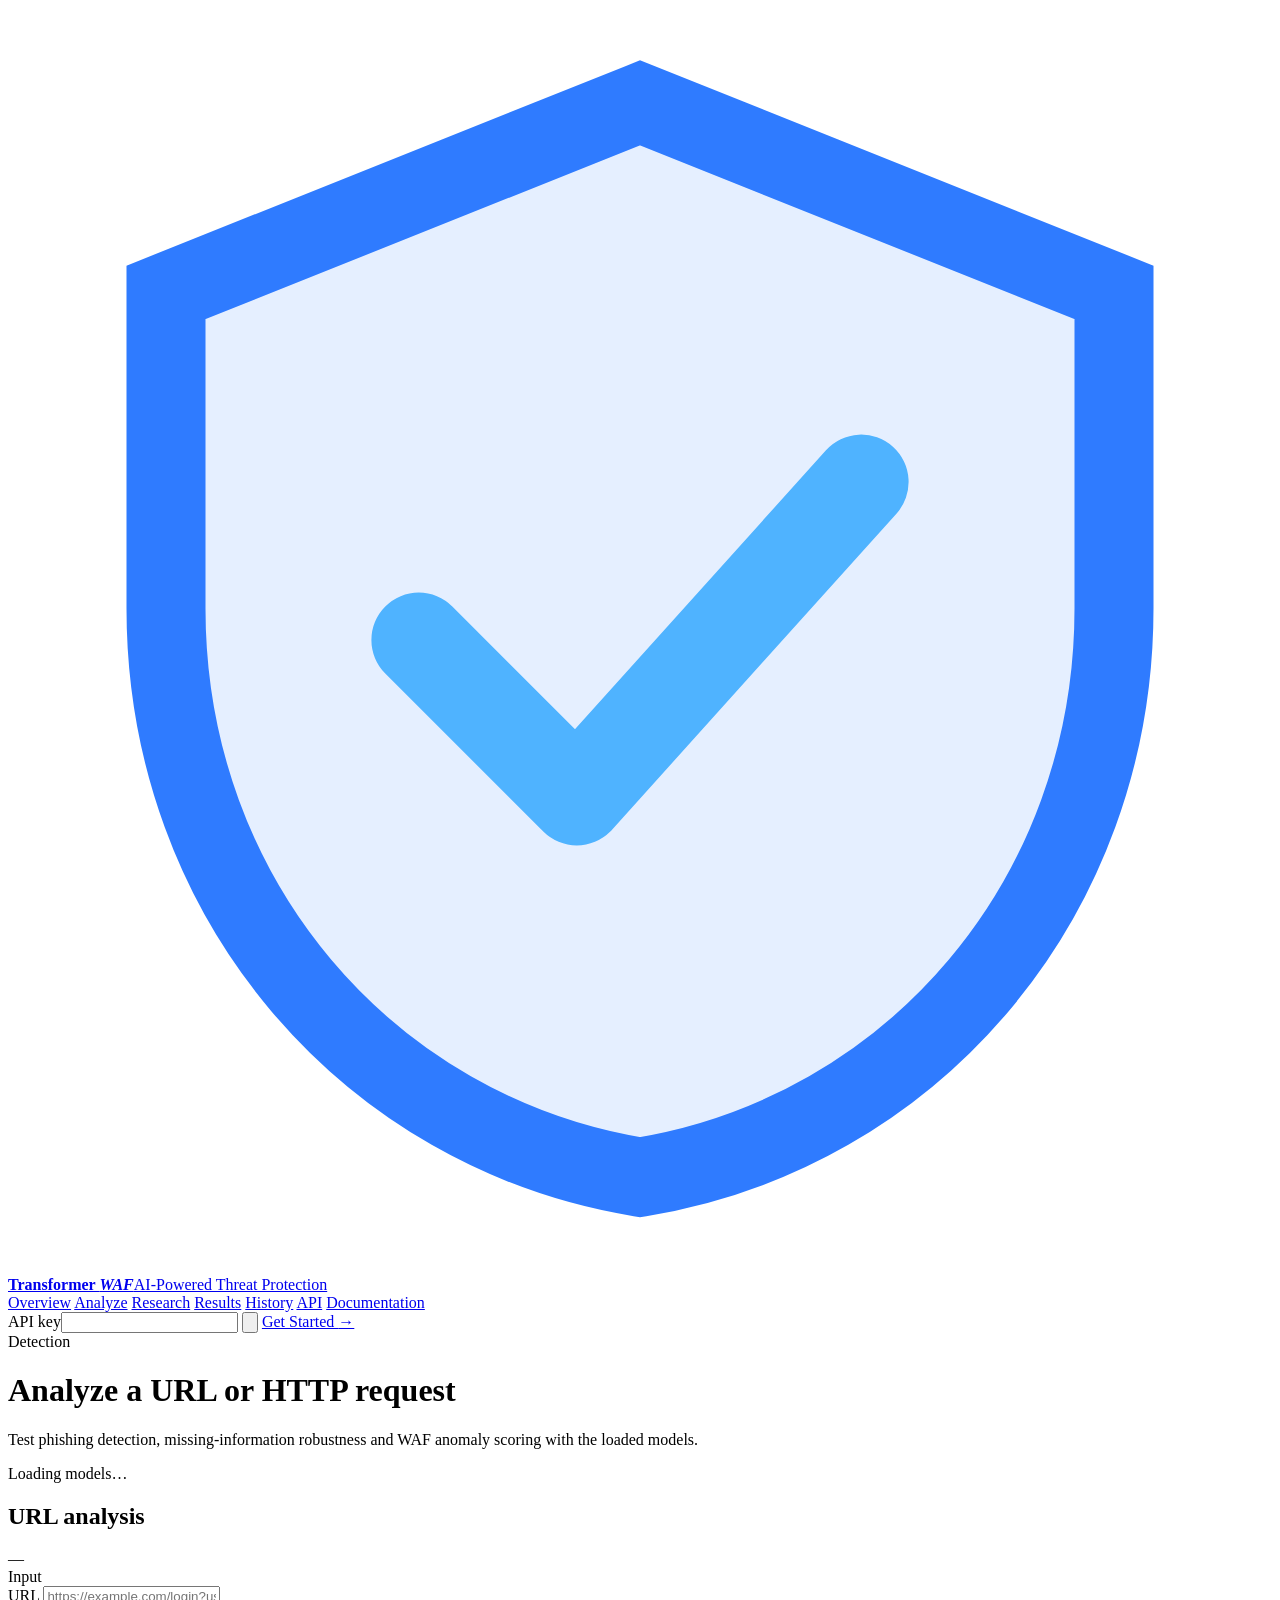
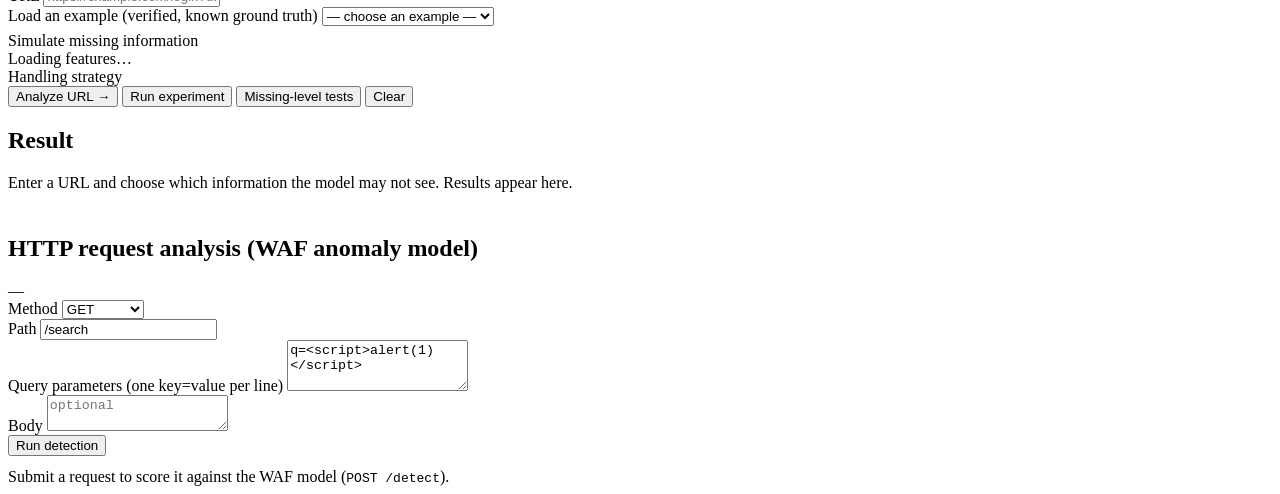
==== transformer-waf/src/api/static/index.html @ 82ec53d3 "first commit" ====
<!DOCTYPE html>
<html lang="en">
<head>
<meta charset="UTF-8">
<meta name="viewport" content="width=device-width, initial-scale=1.0">
<title>Analyze — Transformer WAF</title>
<link rel="preconnect" href="https://fonts.googleapis.com">
<link rel="stylesheet" href="https://fonts.googleapis.com/css2?family=Inter:wght@300;400;500;600&display=swap">
<script>try{var t=localStorage.getItem("waf_theme");if(t)document.documentElement.setAttribute("data-theme",t);}catch(e){}</script>
<link rel="stylesheet" href="/static/app.css?v=4">
</head>
<body>
<header class="topbar">
  <a class="brand" href="/"><svg viewBox="0 0 40 40" fill="none" aria-hidden="true"><path d="M20 3 5 9v10c0 9.2 6.4 16.6 15 18 8.6-1.4 15-8.8 15-18V9L20 3z" stroke="#2f7bff" stroke-width="2.5" fill="rgba(47,123,255,.12)"/><path d="m13 20 5 5 9-10" stroke="#4fb3ff" stroke-width="3" stroke-linecap="round" stroke-linejoin="round"/></svg><span class="t"><strong>Transformer <em>WAF</em></strong><span>AI-Powered Threat Protection</span></span></a>
  <nav class="nav">
    <a href="/">Overview</a>
    <a href="/analyze" class="active">Analyze</a>
    <a href="/research">Research</a>
    <a href="/research#results">Results</a>
    <a href="/history">History</a>
    <a href="/docs">API</a>
    <a href="/documentation">Documentation</a>
  </nav>
  <div class="right">
    <label class="key"><span>API key</span><input type="password" id="apiKey" autocomplete="off"></label>
    <button class="theme-toggle" id="themeToggle" type="button" aria-label="Toggle light / dark theme" title="Toggle theme"><svg viewBox="0 0 24 24" fill="none" stroke="currentColor" stroke-width="2" stroke-linecap="round"><circle cx="12" cy="12" r="4"/><path d="M12 2v2M12 20v2M4.9 4.9l1.4 1.4M17.7 17.7l1.4 1.4M2 12h2M20 12h2M4.9 19.1l1.4-1.4M17.7 6.3l1.4-1.4"/></svg></button>
    <a class="btn primary" href="/analyze">Get Started <span aria-hidden="true">→</span></a>
  </div>
</header>

<main class="page">
  <div class="page-head">
    <div>
      <div class="eyebrow">Detection</div>
      <h1>Analyze a URL or HTTP request</h1>
      <p>Test phishing detection, missing-information robustness and WAF anomaly scoring with the loaded models.</p>
    </div>
  </div>

  <div class="statusbar" id="status" style="gap:10px"><span class="dim small">Loading models…</span></div>

  <div class="grid side">
    <section class="card">
      <div class="card-head"><h2>URL analysis</h2><span class="badge neutral" id="urlModelBadge">—</span></div>
      <form class="card-body" id="urlForm" novalidate>
        <div class="fs">
          <div class="fs-title">Input</div>
          <div class="field">
            <label for="urlInput">URL</label>
            <input type="text" id="urlInput" placeholder="https://example.com/login?user=test" autocomplete="off" spellcheck="false" required>
          </div>
          <div class="field" style="margin-bottom:0">
            <label for="exampleSel">Load an example <span class="dim">(verified, known ground truth)</span></label>
            <select id="exampleSel"><option value="">— choose an example —</option></select>
            <div class="small muted hidden" id="exampleNote" style="margin-top:6px"></div>
          </div>
        </div>
        <div class="fs">
          <div class="fs-title">Simulate missing information</div>
          <div class="checks grid2" id="featureChecks"><span class="dim small">Loading features…</span></div>
        </div>
        <div class="fs">
          <div class="fs-title">Handling strategy</div>
          <div class="radios" id="strategyRadios"></div>
        </div>
        <div class="row">
          <button type="submit" class="btn primary" id="analyzeBtn">Analyze URL →</button>
          <button type="button" class="btn" id="compareBtn" title="Complete → ticked segments removed (baseline) → same input with the mitigation">Run experiment</button>
          <button type="button" class="btn" id="levelsBtn" title="Same URL at 0 / 10 / 30 / 50 % missing information, baseline and mitigated">Missing-level tests</button>
          <button type="button" class="btn" id="clearBtn">Clear</button>
        </div>
        <div class="notice hidden" id="urlNotice" style="margin-top:12px"></div>
      </form>
    </section>

    <section class="card" id="resultCard">
      <div class="card-head"><h2>Result</h2><span class="dim small" id="resultTime"></span></div>
      <div class="card-body" id="resultBody"><div class="empty">Enter a URL and choose which information the model may not see. Results appear here.</div></div>
      <div class="card-body hidden" id="compareBody"></div>
    </section>
  </div>

  <div style="height:24px"></div>

  <section class="card" id="request">
    <div class="card-head"><h2>HTTP request analysis (WAF anomaly model)</h2><span class="badge neutral" id="wafBadge">—</span></div>
    <div class="grid cols-2">
      <form class="card-body" id="reqForm" novalidate>
        <div class="row">
          <div class="field" style="flex:0 0 120px">
            <label for="method">Method</label>
            <select id="method"><option>GET</option><option>POST</option><option>PUT</option><option>PATCH</option><option>DELETE</option><option>OPTIONS</option></select>
          </div>
          <div class="field">
            <label for="path">Path</label>
            <input type="text" id="path" value="/search" spellcheck="false">
          </div>
        </div>
        <div class="field">
          <label for="query">Query parameters <span class="dim">(one key=value per line)</span></label>
          <textarea id="query" rows="3">q=&lt;script&gt;alert(1)&lt;/script&gt;</textarea>
        </div>
        <div class="field">
          <label for="body">Body</label>
          <textarea id="body" rows="2" placeholder="optional"></textarea>
        </div>
        <div class="row">
          <button type="submit" class="btn primary" id="detectBtn">Run detection</button>
        </div>
        <div class="notice hidden" id="reqNotice" style="margin-top:12px"></div>
      </form>
      <div class="card-body" id="reqResult"><div class="empty">Submit a request to score it against the WAF model (<code>POST /detect</code>).</div></div>
    </div>
  </section>
</main>

<script src="/static/app.js?v=4"></script>
<script>
(function () {
  const { api, esc, pct, num, fmtTime, setBusy, notice, clearNotice, modelText } = WAF;
  let status = null;

  async function loadStatus() {
    const bar = document.getElementById("status");
    try {
      status = await api("/url/status");
      const ds = status.dataset;
      const b = (ok, label) => `<span class="badge ${ok ? "ok" : "bad"}">● ${esc(label)}</span>`;
      bar.innerHTML = b(status.models.baseline.loaded, "URL classifier") + b(status.models.robust.loaded, "Robust classifier") + b(status.waf_available, "WAF anomaly model")
        + `<span class="dim small" style="margin-left:auto">${ds && !ds.error ? `${ds.n_total.toLocaleString()} labeled URLs · test split ${ds.split_counts.test.toLocaleString()}` : "dataset not available"}${status.models.baseline.trained_at ? ` · trained ${esc(status.models.baseline.trained_at.slice(0, 10))}` : ""}</span>`;
      document.getElementById("urlModelBadge").textContent = status.ready ? "model ready" : "model missing";
      document.getElementById("urlModelBadge").className = "badge " + (status.ready ? "ok" : "bad");
      document.getElementById("wafBadge").textContent = status.waf_available ? "model ready" : "model missing";
      document.getElementById("wafBadge").className = "badge " + (status.waf_available ? "ok" : "warn");
      renderControls();
    } catch (e) {
      bar.innerHTML = `<span class="badge bad">status unavailable</span> <span>${esc(e.message)}</span>`;
    }
  }

  function renderControls() {
    const checks = document.getElementById("featureChecks");
    checks.innerHTML = status.features.map(f =>
      `<label title="${esc(f.description)}"><input type="checkbox" name="feature" value="${esc(f.name)}"> ${esc(f.name.charAt(0).toUpperCase() + f.name.slice(1))}</label>`).join("");
    const radios = document.getElementById("strategyRadios");
    radios.innerHTML = status.strategies.map((s, i) =>
      `<label class="${s.available ? "" : "disabled"}"><input type="radio" name="strategy" value="${esc(s.name)}" ${i === 0 ? "checked" : ""} ${s.available ? "" : "disabled"}>
        <span><strong>${esc(labelFor(s.name))}</strong> <span class="dim small mono">${esc(s.model_variant)} model</span><span class="hint">${esc(s.description)}</span></span></label>`).join("");
  }
  function labelFor(name) {
    return { none: "No handling", missing_token: "[MISSING] marker", augmented_training: "Robust / mitigation" }[name] || name;
  }

  let examples = [];
  async function loadExamples() {
    const sel = document.getElementById("exampleSel");
    try {
      const res = await fetch("/static/examples.json");
      examples = (await res.json()).examples;
      let group = null;
      let html = '<option value="">— choose an example —</option>';
      examples.forEach((ex, i) => {
        if (ex.group !== group) { if (group !== null) html += "</optgroup>"; html += `<optgroup label="${esc(ex.group)}">`; group = ex.group; }
        html += `<option value="${i}">${esc(ex.url)}</option>`;
      });
      if (group !== null) html += "</optgroup>";
      sel.innerHTML = html;
    } catch (e) {
      sel.innerHTML = '<option value="">examples unavailable</option>';
    }
  }
  document.getElementById("exampleSel").addEventListener("change", (ev) => {
    const note = document.getElementById("exampleNote");
    const ex = examples[ev.target.value];
    if (!ex) { note.classList.add("hidden"); return; }
    document.getElementById("urlInput").value = ex.url;
    const wanted = new Set(ex.try.missing_features || []);
    document.querySelectorAll('input[name=feature]').forEach(c => c.checked = wanted.has(c.value));
    const truth = ex.label === null ? "not in the dataset" : (ex.label === 1 ? "phishing" : "legitimate");
    note.innerHTML = `<b>Ground truth:</b> ${esc(truth)} (${esc(ex.source)}). <b>Expected:</b> ${esc(ex.expected)}`;
    note.classList.remove("hidden");
  });

  document.getElementById("clearBtn").addEventListener("click", () => {
    document.getElementById("exampleSel").value = "";
    document.getElementById("exampleNote").classList.add("hidden");
    document.getElementById("compareBody").classList.add("hidden");
    document.getElementById("urlInput").value = "";
    document.querySelectorAll('input[name=feature]').forEach(c => c.checked = false);
    clearNotice(document.getElementById("urlNotice"));
  });

  document.getElementById("urlForm").addEventListener("submit", async (ev) => {
    ev.preventDefault();
    const n = document.getElementById("urlNotice");
    clearNotice(n);
    const url = document.getElementById("urlInput").value.trim();
    if (!url) { notice(n, "error", "Enter a URL to analyze."); return; }
    const missing = [...document.querySelectorAll('input[name=feature]:checked')].map(c => c.value);
    const strategyEl = document.querySelector('input[name=strategy]:checked');
    const strategy = strategyEl ? strategyEl.value : "none";
    const btn = document.getElementById("analyzeBtn");
    setBusy(btn, true, "Analyzing…");
    try {
      const r = await api("/detect/url", { method: "POST", body: { url, missing_features: missing, strategy } });
      renderResult(r);
    } catch (e) {
      notice(n, "error", e.message);
    } finally { setBusy(btn, false); }
  });

  function renderResult(r) {
    document.getElementById("resultTime").textContent = fmtTime(r.timestamp);
    const p = r.phishing_probability;
    const cls = r.is_phishing ? "phish" : "legit";
    const unavailable = r.missing_features;
    const total = Object.keys(r.segments).length, avail = total - unavailable.length, pctv = Math.round(avail / total * 100);
    const ctx = `${r.model_variant === "robust" ? "ROBUST" : "BASELINE"} · ${unavailable.length ? unavailable.length + " SEGMENT" + (unavailable.length > 1 ? "S" : "") + " MISSING" : "COMPLETE INFORMATION"}`;
    const segRows = Object.entries(r.segments).map(([k, v]) => {
      const isMissing = unavailable.includes(k);
      const val = v ? esc(v) : '<span class="seg-absent">absent in URL</span>';
      return `<tr><td class="mono">${esc(k)}</td><td>${isMissing ? `<span class="seg-missing">unavailable</span> <span class="dim">(${v ? "hidden from model" : "was absent anyway"})</span>` : val}</td></tr>`;
    }).join("");
    const waf = r.waf;
    const wafHtml = waf ? `
      <dl class="kv" style="margin-top:8px">
        <dt>request text</dt><dd class="mono">${esc(waf.request_text)}</dd>
        <dt>anomaly score</dt><dd class="mono">${num(waf.anomaly_score)} <span class="dim">threshold ${num(waf.threshold)}</span></dd>
        <dt>verdict</dt><dd><span class="badge ${waf.is_anomaly ? "warn" : "ok"}">${waf.is_anomaly ? "anomalous request" : "normal request"}</span></dd>
      </dl>` : `<p class="dim small" style="margin-top:8px">WAF model not loaded — request scoring unavailable.</p>`;

    document.getElementById("resultBody").innerHTML = `
      <div class="ctx-badge">${esc(ctx)}</div>
      <div class="verdict ${cls}" style="margin-top:10px">
        <div style="flex:1">
          <div class="label">${r.is_phishing ? "⚠ Phishing" : "✓ Legitimate"}</div>
          <dl class="kv compact-kv" style="margin-top:10px">
            <dt>probability</dt><dd class="mono">${pct(p)}</dd>
            <dt>threshold</dt><dd class="mono">${pct(r.threshold, 0)}</dd>
            <dt>inference</dt><dd class="mono">${num(r.inference_ms, 1)} ms</dd>
          </dl>
          <div class="meter ${cls}"><i style="width:${(p * 100).toFixed(1)}%"></i></div>
        </div>
      </div>
      <div class="grid cols-2" style="margin-top:14px;gap:12px">
        <div class="tile"><div class="eyebrow">Information available</div><div class="v" style="margin-top:6px">${avail} / ${total} <span class="dim" style="font-size:14px">segments · ${pctv}%</span></div><div class="meter ${pctv === 100 ? "legit" : ""}"><i style="width:${pctv}%"></i></div></div>
        <div class="tile"><div class="eyebrow">Missing information</div><div style="margin-top:8px">${unavailable.length ? unavailable.map(m => `<span class="chip miss">${esc(m)}</span>`).join(" ") : '<span class="dim">none — complete URL</span>'}</div>${r.unavailable_present_features.length < unavailable.length ? `<div class="dim small" style="margin-top:6px">some were absent in the URL anyway</div>` : ""}</div>
      </div>
      <div style="margin-top:16px">
        <div class="eyebrow" style="margin-bottom:6px">Text seen by the model</div>
        <div class="model-text">${modelText(r.model_text)}</div>
      </div>
      <dl class="kv" style="margin-top:16px">
        <dt>model</dt><dd>URL classifier · <span class="mono">${esc(r.model_variant)}</span> variant${r.model_trained_at ? ` <span class="dim">(trained ${esc(r.model_trained_at.slice(0, 10))})</span>` : ""}</dd>
        <dt>strategy</dt><dd class="mono">${esc(r.strategy)} / ${esc(r.representation)}</dd>
        <dt>request id</dt><dd class="mono dim">${esc(r.request_id)}</dd>
      </dl>
      <details style="margin-top:16px">
        <summary class="eyebrow" style="cursor:pointer">URL segments &amp; descriptive info</summary>
        <div class="table-wrap" style="margin-top:8px"><table><thead><tr><th>Segment</th><th>Value</th></tr></thead><tbody>${segRows}</tbody></table></div>
        <dl class="kv" style="margin-top:12px">
          <dt>url length</dt><dd class="mono">${r.descriptive.url_length}</dd>
          <dt>host</dt><dd class="mono">${esc(r.descriptive.host)} <span class="dim">(${r.descriptive.host_is_ip ? "IP address" : r.descriptive.subdomain_count + " subdomain label(s)"})</span></dd>
          <dt>https</dt><dd class="mono">${r.descriptive.is_https ? "yes" : "no"}</dd>
          <dt>query params</dt><dd class="mono">${r.descriptive.query_param_count}</dd>
        </dl>
      </details>
      <details style="margin-top:10px">
        <summary class="eyebrow" style="cursor:pointer">WAF anomaly model (equivalent GET request)</summary>
        ${wafHtml}
      </details>`;
  }

  function truthFor(url) {
    const ex = examples.find(e => e.url === url);
    if (!ex) return null;
    return ex.label === null ? "not in dataset" : (ex.label === 1 ? "PHISHING" : "LEGITIMATE");
  }
  function storyCard(kind, title, sub, r) {
    return `<div class="story-step ${kind}"><div class="ss-h"><span class="eyebrow">${esc(title)}</span><span class="dim small">${esc(sub)}</span></div>
      <div class="ss-v" style="color:${r.is_phishing ? "var(--danger)" : "var(--success)"}">${r.is_phishing ? "PHISHING" : "LEGITIMATE"} <span class="mono" style="font-size:13px;color:var(--ink-2)">${pct(r.phishing_probability, 2)} phishing</span></div>
      <div class="model-text small">${modelText(r.model_text)}</div></div>`;
  }
  document.getElementById("compareBtn").addEventListener("click", async () => {
    const n = document.getElementById("urlNotice");
    clearNotice(n);
    const url = document.getElementById("urlInput").value.trim();
    if (!url) { notice(n, "error", "Enter a URL first."); return; }
    const missing = [...document.querySelectorAll('input[name=feature]:checked')].map(c => c.value);
    if (!missing.length) { notice(n, "error", "Tick at least one segment to remove, then run the experiment."); return; }
    const btn = document.getElementById("compareBtn");
    const body = document.getElementById("compareBody");
    setBusy(btn, true, "Running…");
    try {
      const complete = await api("/detect/url", { method: "POST", body: { url, strategy: "none" } });
      const none = await api("/detect/url", { method: "POST", body: { url, missing_features: missing, strategy: "none" } });
      const robust = await api("/detect/url", { method: "POST", body: { url, missing_features: missing, strategy: "augmented_training" } });
      const truth = truthFor(url);
      body.innerHTML = `
        <div class="eyebrow" style="margin-bottom:10px">Missing-information experiment</div>
        <div class="story-step"><div class="ss-h"><span class="eyebrow">Ground truth</span></div><div class="ss-v">${truth ? esc(truth) : '<span class="dim">unknown (not a dataset example)</span>'}</div><div class="mono small dim">${esc(url)}</div></div>
        <div class="ss-arrow">↓</div>
        ${storyCard("", "Complete information", "baseline model · 7 / 7 segments", complete)}
        <div class="ss-arrow">↓ &nbsp;<span class="chip miss">${missing.map(esc).join(" + ")} removed</span></div>
        ${storyCard("", "Baseline model", "no handling · " + (7 - missing.length) + " / 7 segments", none)}
        <div class="ss-arrow">↓ &nbsp;<span class="chip">same input · mitigation</span></div>
        ${storyCard("hi", "Robust / mitigated model", "trained with incomplete examples", robust)}
        <p class="dim small" style="margin-top:10px">Three real inferences on the same URL; stored in the URL history.</p>`;
      body.classList.remove("hidden");
      body.scrollIntoView({ behavior: "smooth", block: "nearest" });
    } catch (e) {
      notice(n, "error", e.message);
    } finally { setBusy(btn, false); }
  });

  /* Missing-level tests: same URL at 0/10/30/50 % (each segment removed with that probability,
     seeded so the run is reproducible), baseline and mitigated. */
  function mulberry32(a) { return function () { let t = a += 0x6D2B79F5; t = Math.imul(t ^ t >>> 15, t | 1); t ^= t + Math.imul(t ^ t >>> 7, t | 61); return ((t ^ t >>> 14) >>> 0) / 4294967296; }; }
  document.getElementById("levelsBtn").addEventListener("click", async () => {
    const n = document.getElementById("urlNotice");
    clearNotice(n);
    const url = document.getElementById("urlInput").value.trim();
    if (!url) { notice(n, "error", "Enter a URL first."); return; }
    const btn = document.getElementById("levelsBtn");
    const body = document.getElementById("compareBody");
    setBusy(btn, true, "Running 5 tests…");
    try {
      const names = status.features.map(f => f.name);
      const seed = 42;
      const draw = (rate, k) => { const rnd = mulberry32(seed + k * 1000 + Math.round(rate * 100)); return rate === 0 ? [] : names.filter(() => rnd() < rate); };
      const tests = [
        { t: "Test 1 · Complete", rate: 0, strategy: "none" },
        { t: "Test 2 · 10 % missing", rate: 0.1, strategy: "none" },
        { t: "Test 3 · 30 % missing", rate: 0.3, strategy: "none" },
        { t: "Test 4 · 50 % missing", rate: 0.5, strategy: "none" },
        { t: "Test 5 · 50 % missing + mitigation", rate: 0.5, strategy: "augmented_training" },
      ];
      const rows = [];
      let lastMissing = [];
      for (let i = 0; i < tests.length; i++) {
        const missing = tests[i].strategy === "augmented_training" ? lastMissing : draw(tests[i].rate, i);
        if (tests[i].strategy === "none") lastMissing = missing;
        const r = await api("/detect/url", { method: "POST", body: { url, missing_features: missing, strategy: tests[i].strategy } });
        rows.push({ ...tests[i], missing, r });
      }
      const truth = truthFor(url);
      body.innerHTML = `
        <div class="eyebrow" style="margin-bottom:10px">Missing-level tests · seed ${seed}${truth ? ` · ground truth <b>${esc(truth)}</b>` : ""}</div>
        <div class="table-wrap"><table><thead><tr><th>Test</th><th>Removed</th><th>Model</th><th>Prediction</th><th class="num">p(phishing)</th><th>Text seen</th></tr></thead><tbody>
          ${rows.map(x => `<tr><td>${esc(x.t)}</td><td>${x.missing.length ? x.missing.map(m => `<span class="chip miss">${esc(m)}</span>`).join(" ") : '<span class="dim">none</span>'}</td><td class="mono small">${esc(x.r.model_variant)}</td><td style="color:${x.r.is_phishing ? "var(--danger)" : "var(--success)"};font-weight:600">${x.r.is_phishing ? "PHISHING" : "LEGITIMATE"}</td><td class="num">${pct(x.r.phishing_probability, 2)}</td><td class="mono small">${modelText(x.r.model_text)}</td></tr>`).join("")}
        </tbody></table></div>
        <p class="dim small" style="margin-top:10px">At each level every segment is removed independently with that probability (seeded); test 5 reuses test 4's removed segments with the robust model. Five real inferences, stored in the URL history. Aggregate results over the whole test split are on the <a href="/research#results">Results</a> page.</p>`;
      body.classList.remove("hidden");
      body.scrollIntoView({ behavior: "smooth", block: "nearest" });
    } catch (e) {
      notice(n, "error", e.message);
    } finally { setBusy(btn, false); }
  });

  document.getElementById("reqForm").addEventListener("submit", async (ev) => {
    ev.preventDefault();
    const n = document.getElementById("reqNotice");
    clearNotice(n);
    const query_params = {};
    document.getElementById("query").value.split("\n").map(l => l.trim()).filter(Boolean).forEach(line => {
      const i = line.indexOf("=");
      if (i < 0) query_params[line] = ""; else query_params[line.slice(0, i)] = line.slice(i + 1);
    });
    const payload = {
      method: document.getElementById("method").value,
      path: document.getElementById("path").value.trim() || "/",
      query_params, headers: {}, body: document.getElementById("body").value,
    };
    const btn = document.getElementById("detectBtn");
    setBusy(btn, true, "Scoring…");
    try {
      const r = await api("/detect", { method: "POST", body: payload });
      const cls = r.is_anomaly ? "phish" : "legit";
      document.getElementById("reqResult").innerHTML = `
        <div class="verdict ${cls}">
          <div style="flex:1">
            <div class="label">${r.is_anomaly ? "Anomalous request" : "Normal request"}</div>
            <div class="meta">anomaly score ${num(r.anomaly_score)} (mean next-token NLL) · confidence ${num(r.confidence, 2)} · ${fmtTime(parseFloat(r.timestamp))}</div>
          </div>
        </div>
        <dl class="kv" style="margin-top:16px">
          <dt>request id</dt><dd class="mono dim">${esc(r.request_id)}</dd>
          <dt>stored</dt><dd>yes — see <a href="/history">History</a></dd>
        </dl>
        <p class="dim small" style="margin-top:12px">The anomaly model is trained only on benign traffic; a high score means the request is unlike that traffic. It is not a phishing decision.</p>`;
    } catch (e) {
      notice(n, "error", e.message);
    } finally { setBusy(btn, false); }
  });

  loadStatus();
  loadExamples();
})();
</script>
</body>
</html>
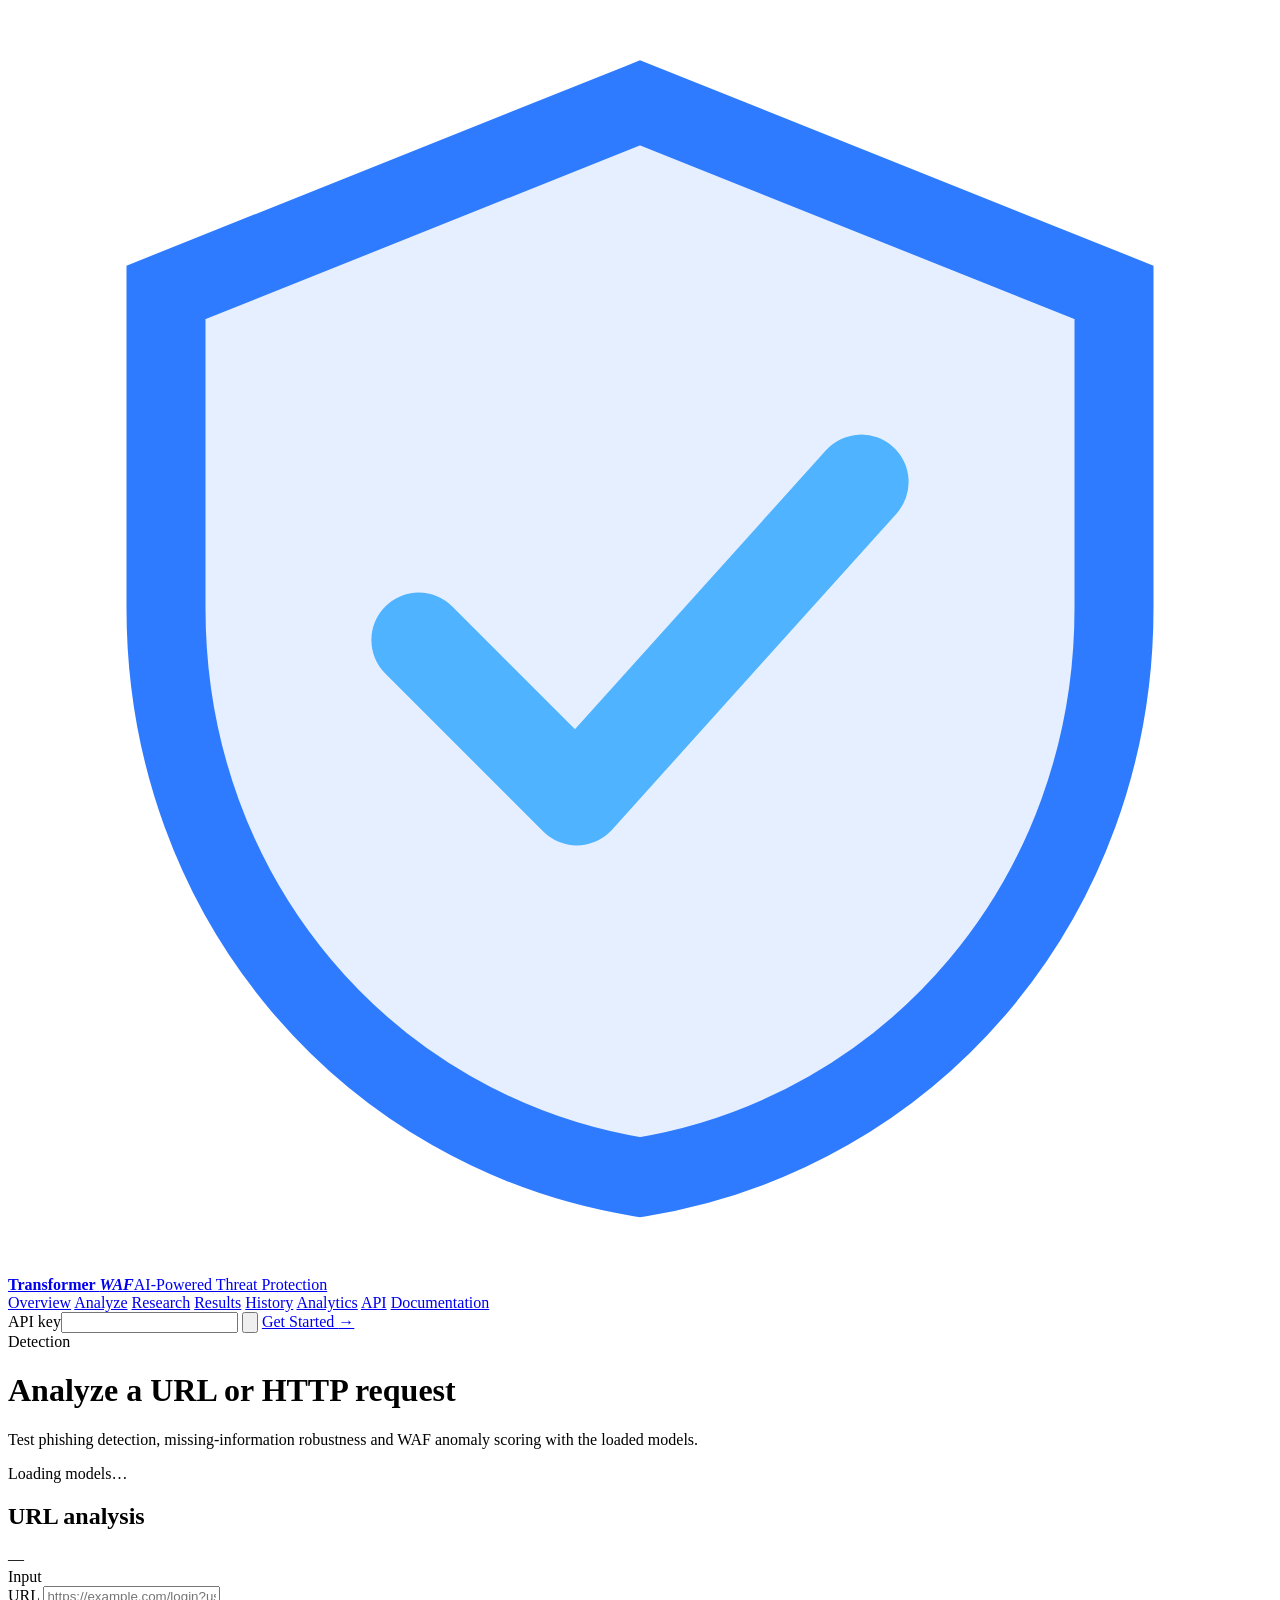
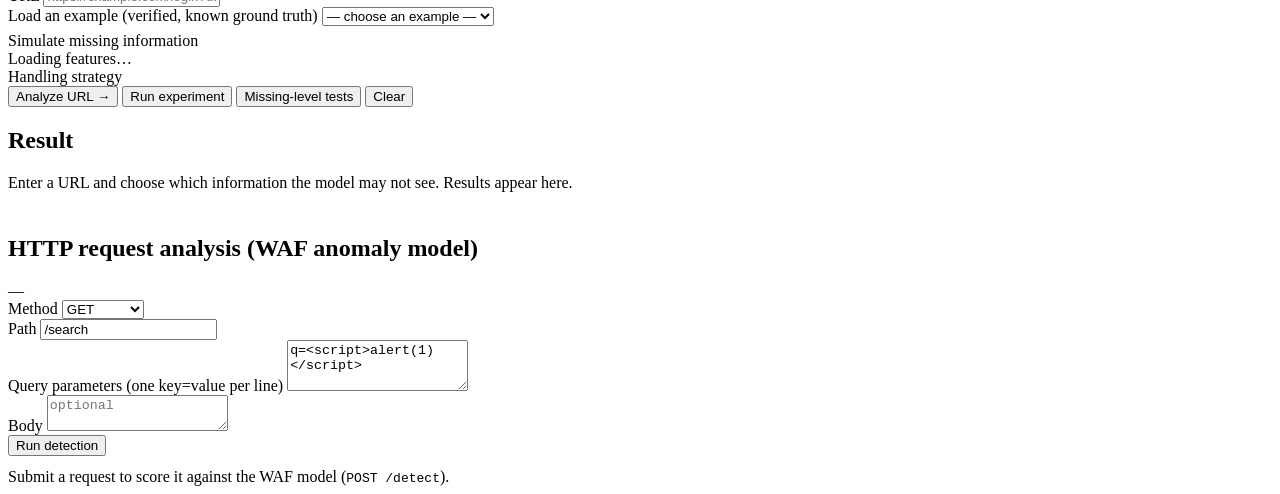
==== commit 4e6afc6a: "Add data-driven Analytics & Insights dashboard New /analytics page backed by SQL aggregation over lo" ====
--- a/transformer-waf/src/api/static/index.html
+++ b/transformer-waf/src/api/static/index.html
@@ -18,6 +18,7 @@
     <a href="/research">Research</a>
     <a href="/research#results">Results</a>
     <a href="/history">History</a>
+    <a href="/analytics">Analytics</a>
     <a href="/docs">API</a>
     <a href="/documentation">Documentation</a>
   </nav>
